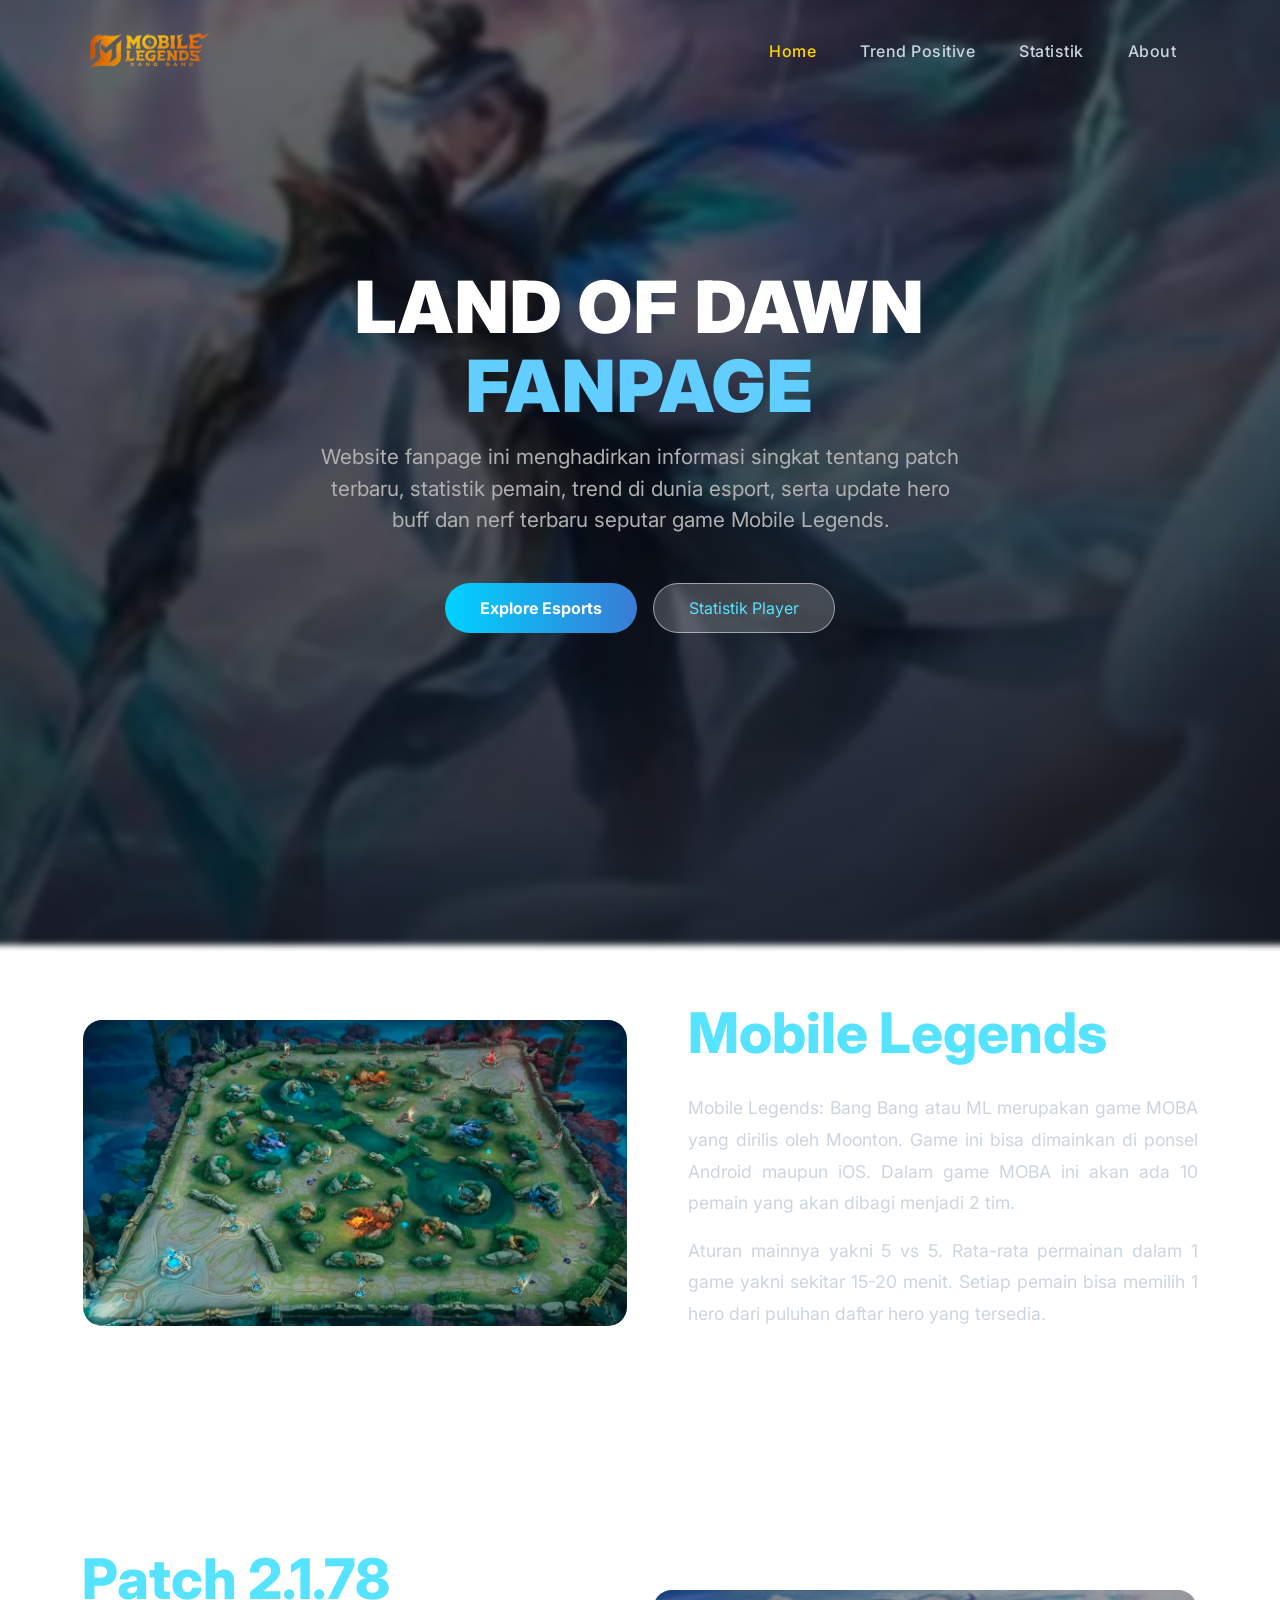
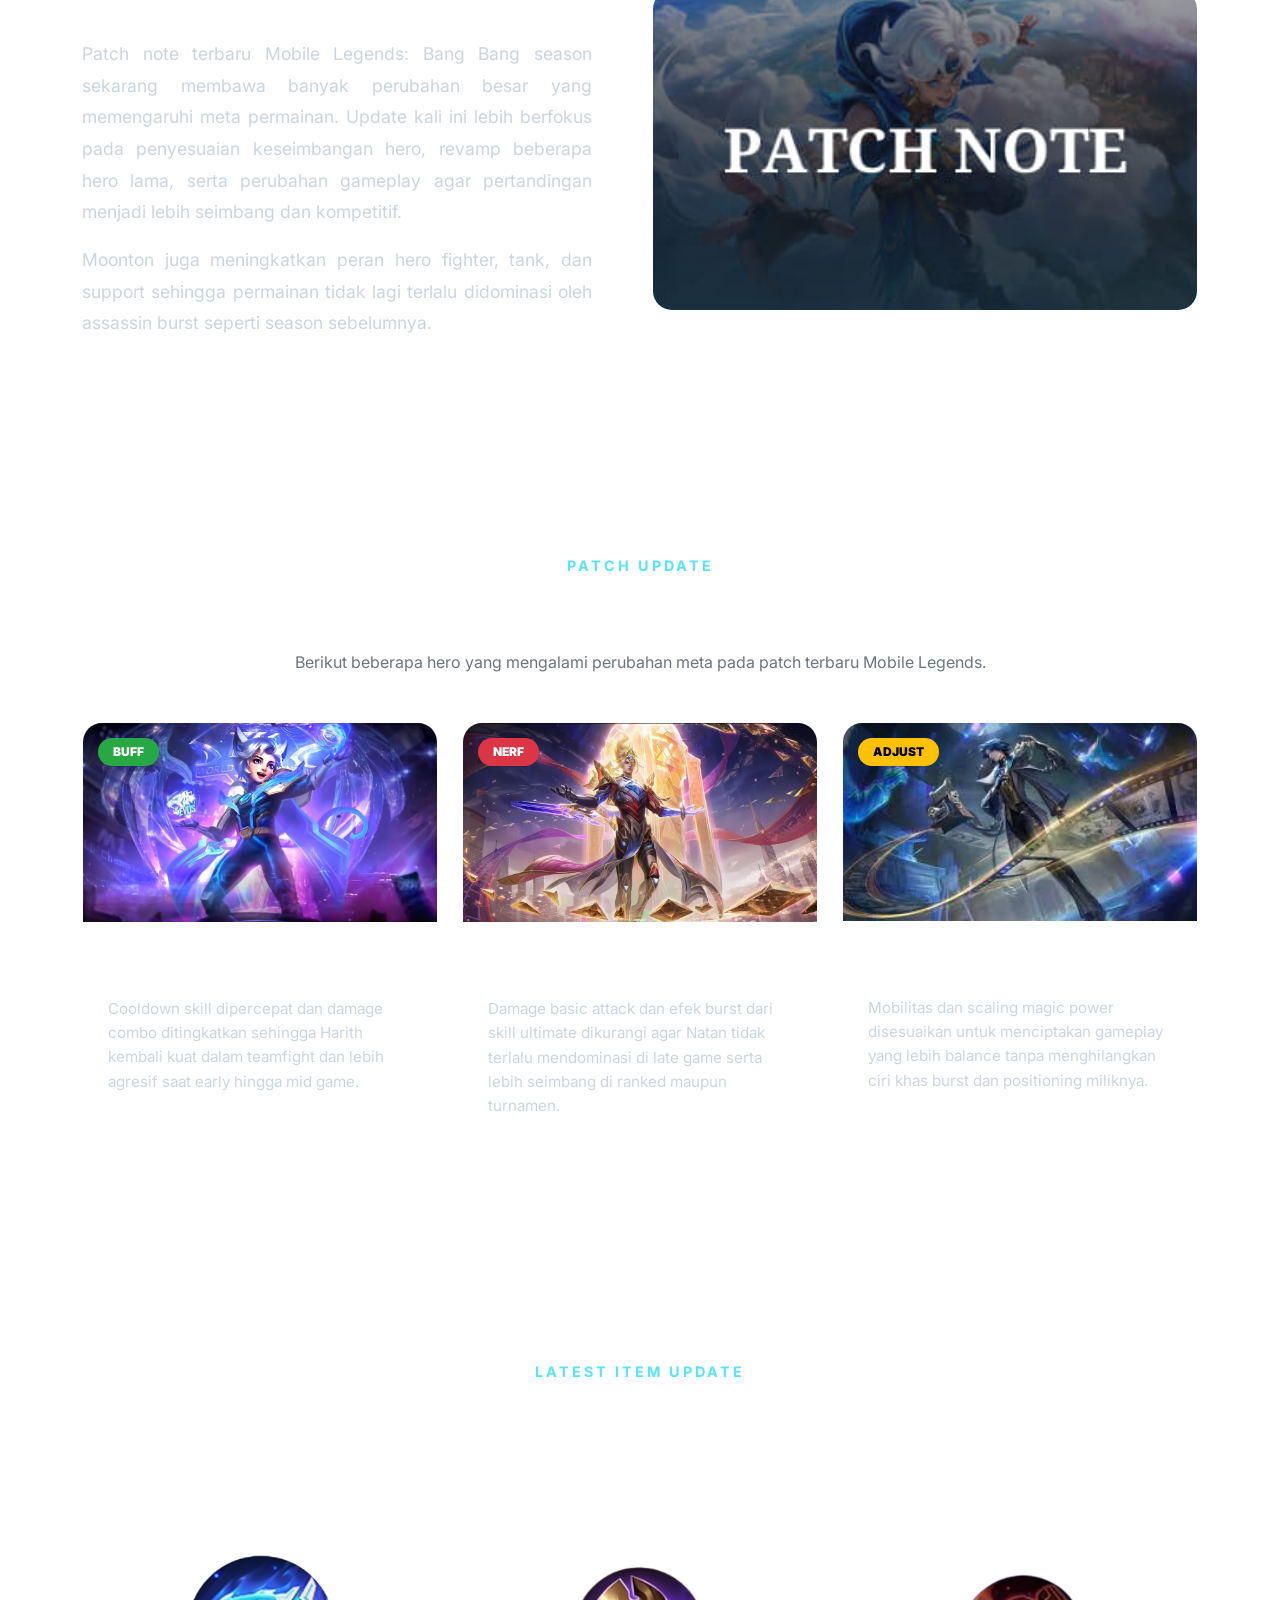
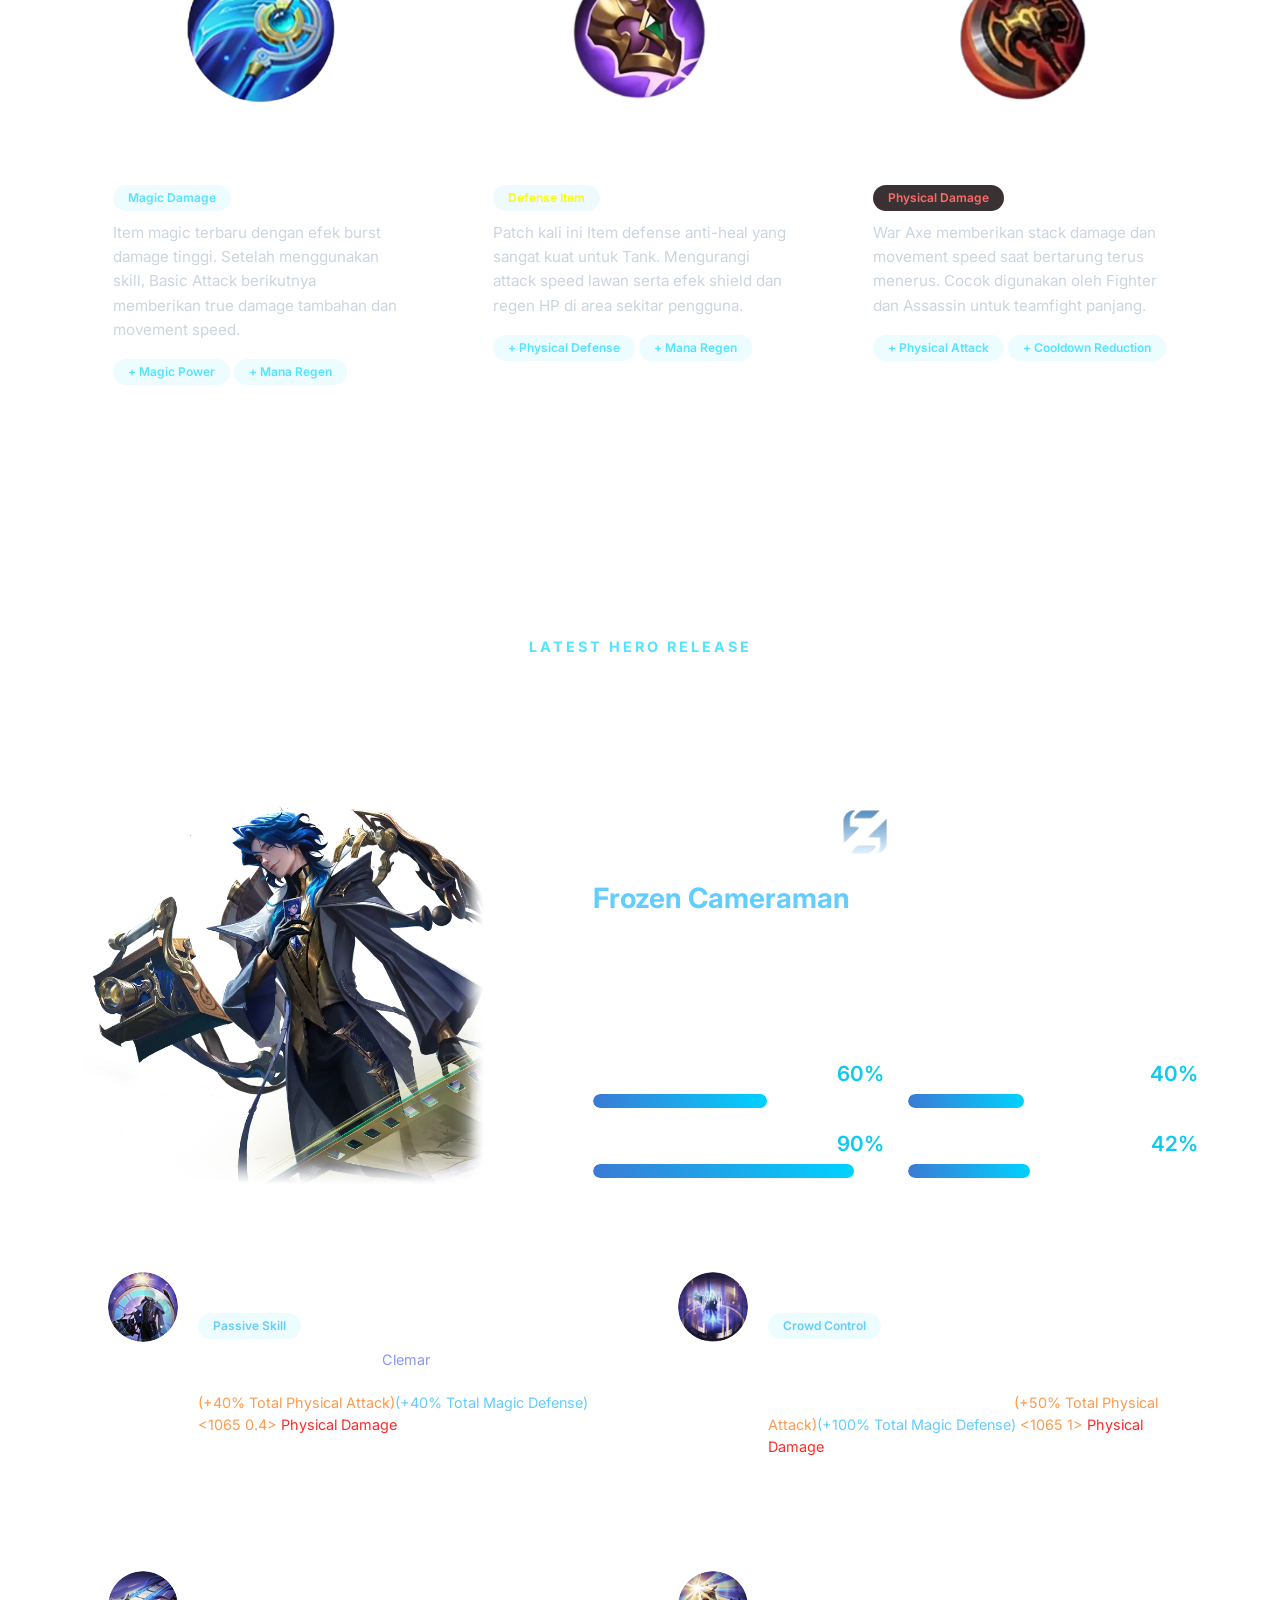
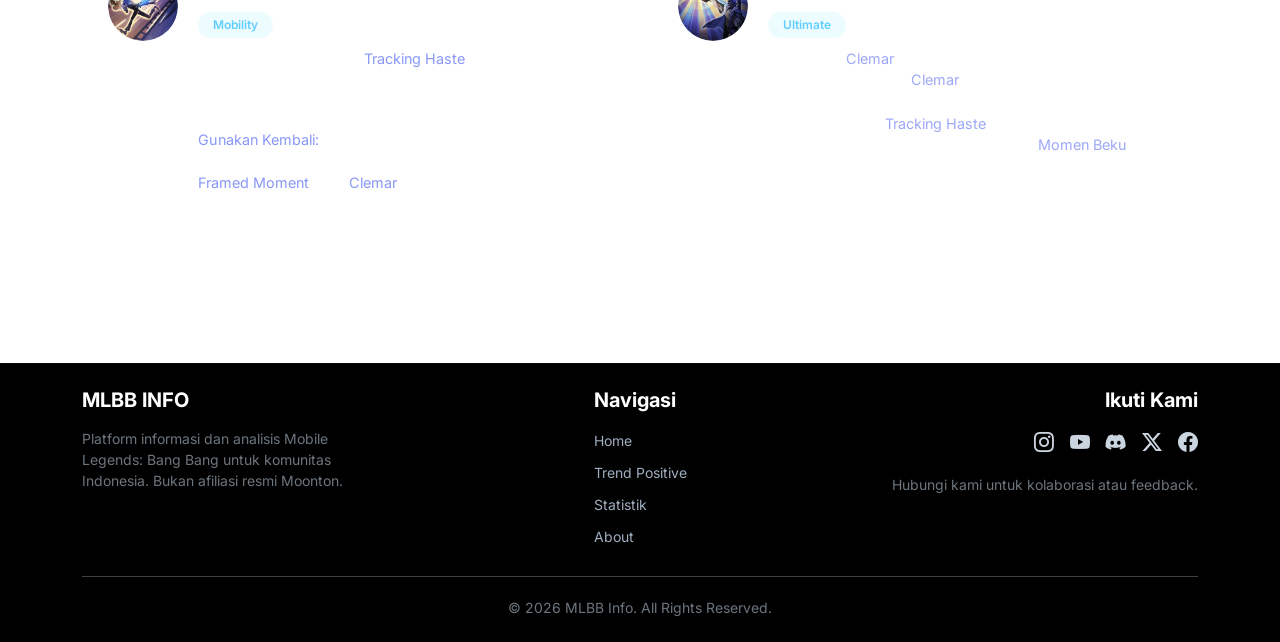
==== index.html @ 33e88394 "Add files via upload" ====
<!DOCTYPE html>
<html lang="id">
<head>
    <meta charset="UTF-8">
    <meta name="viewport" content="width=device-width, initial-scale=1.0">
    <title>Official FanPage</title>
    <link href="https://cdn.jsdelivr.net/npm/bootstrap@5.3.0/dist/css/bootstrap.min.css" rel="stylesheet">
    <link href="https://fonts.googleapis.com/css2?family=Inter:wght@400;700;900&display=swap" rel="stylesheet">
    <link rel="stylesheet" href="https://cdn.jsdelivr.net/npm/bootstrap-icons@1.11.0/font/bootstrap-icons.css">
    <link rel="stylesheet" href="assets/css/global.css">
    <link rel="stylesheet" href="assets/css/home.css">
    
</head>
<body>


    <!-- NAVIGATION TOP -->
    <nav class="navbar navbar-expand-lg navbar-dark fixed-top custom-navbar">
    <div class="container">
      <a class="navbar-brand" href="#">
        <img src="assets/image/logo.png" alt="Logo" height="40">
      </a>
      <button class="navbar-toggler" type="button" data-bs-toggle="collapse" data-bs-target="#menu">
        <span class="navbar-toggler-icon"></span>
      </button>

      <div class="collapse navbar-collapse" id="menu">
        <ul class="navbar-nav ms-auto">
          <li class="nav-item"><a class="nav-link active" href="#">Home</a></li>
          <li class="nav-item"><a class="nav-link" href="trend.html">Trend Positive</a></li>
          <li class="nav-item"><a class="nav-link" href="statistik.html">Statistik</a></li>
          <li class="nav-item"><a class="nav-link" href="about.html">About</a></li>
        </ul>
      </div>
    </div>
  </nav>
  <!-- NAVIGATION TUTUP -->


  <!--SECTION DESC -->
    <header class="hero-section">
        <div class="container">
            <div class="row justify-content-center">
                <div class="col-lg-8">

                    <h1 class="hero-title mb-3">LAND OF DAWN <br> <span style="color: #62CDFF;">FANPAGE</span></h1>
                    <p class="mb-5 px-lg-5" style= "font-size: 1.3rem; color: #b0b0b0;">
                        Website fanpage ini menghadirkan informasi singkat tentang patch terbaru, statistik pemain, trend di dunia esport, serta update hero buff dan nerf terbaru seputar game Mobile Legends.
                    </p>
                    
                    <div class="d-flex justify-content-center gap-3">
                        <button class="btn btn-explore" onclick="exploreAction()">Explore Esports</button>
                        <button class="btn btn-stat" onclick="statAction()">Statistik Player</button>
                    </div>
                </div>
            </div>
        </div>
    </header>


    <!--SECTION ABOUT -->
    <section class="home-about">
    <div class="container">
        <div class="row align-items-center">
            
            <div class="col-lg-6 mb-4 mb-lg-0">
                <div class="about-card-img">
                    <img src="assets/image/map.webp" alt="Abadikan Momen">
                </div>
            </div>

            <div class="col-lg-6 ps-lg-5">
                <h2>Mobile Legends</h2>
                <div class="content-desc">
                    <p>
                        Mobile Legends: Bang Bang atau ML merupakan game MOBA yang dirilis oleh Moonton. 
                        Game ini bisa dimainkan di ponsel Android maupun iOS. Dalam game MOBA ini 
                        akan ada 10 pemain yang akan dibagi menjadi 2 tim.
                    </p>
                    <p>
                        Aturan mainnya yakni 5 vs 5. Rata-rata permainan dalam 1 game yakni sekitar 
                        15-20 menit. Setiap pemain bisa memilih 1 hero dari puluhan daftar hero yang tersedia.
                    </p>
                </div>
            </div>
        </div>
    </div>
</section>


<!-- SECTION PATCH -->
<section class="home-patch">
    <div class="container">
        <div class="row align-items-center">
            
            <div class="col-lg-6 pe-lg-5 mb-4 mb-lg-0">
                <h2 class="patch-title">Patch 2.1.78</h2>
                <div class="patch-content">
                    <p>
                        Patch note terbaru Mobile Legends: Bang Bang season sekarang membawa banyak 
                        perubahan besar yang memengaruhi meta permainan. Update kali ini lebih berfokus 
                        pada penyesuaian keseimbangan hero, revamp beberapa hero lama, serta perubahan 
                        gameplay agar pertandingan menjadi lebih seimbang dan kompetitif.
                    </p>
                    <p>
                        Moonton juga meningkatkan peran hero fighter, tank, dan support sehingga 
                        permainan tidak lagi terlalu didominasi oleh assassin burst seperti season sebelumnya.
                    </p>
                </div>
            </div>

            <div class="col-lg-6">
                <div class="patch-card-img">
                    <img src="assets/image/patch note.jpg" alt="Patch Note Mobile Legends">
                </div>
            </div>

        </div>
    </div>
</section>


<!-- SECTION HERO UPDATE -->
<section class="hero-update text-center">
    <div class="container">
        <div class="mb-5">
            <p class="section-tag mb-2">PATCH UPDATE</p>
            <h2 class="update-title">Hero Buff & Nerf Terbaru</h2>
            <p class="text-secondary">Berikut beberapa hero yang mengalami perubahan meta pada patch terbaru Mobile Legends.</p>
        </div>

        <div class="row g-4 text-start">
            <div class="col-md-4">
                <div class="hero-card">
                    <div class="card-img-wrapper">
                        <span class="status-badge badge-buff">BUFF</span>
                        <img src="assets/image/harith.jpg" class="w-100" alt="Harith">
                    </div>
                    <div class="card-body">
                        <h3>Harith</h3>
                        <p>
                            Cooldown skill dipercepat dan damage combo ditingkatkan sehingga Harith kembali kuat dalam teamfight dan lebih agresif saat early hingga mid game.
                        </p>
                    </div>
                </div>
            </div>

            <div class="col-md-4">
                <div class="hero-card">
                    <div class="card-img-wrapper">
                        <span class="status-badge badge-nerf">NERF</span>
                        <img src="assets/image/natanbg.webp" class="w-100" alt="Natan">
                    </div>
                    <div class="card-body">
                        <h3>Natan</h3>
                        <p>Damage basic attack dan efek burst dari skill ultimate dikurangi agar Natan tidak terlalu mendominasi di late game serta lebih seimbang di ranked maupun turnamen.</p>
                    </div>
                </div>
            </div>

            <div class="col-md-4">
                <div class="hero-card">
                    <div class="card-img-wrapper">
                        <span class="status-badge badge-adjust">ADJUST</span>
                        <img src="assets/image/buffmarcell.jpg" class="w-100" alt="Marcel">
                    </div>
                    <div class="card-body">
                        <h3>Marcel</h3>
                        <p>Mobilitas dan scaling magic power disesuaikan untuk menciptakan gameplay yang lebih balance tanpa menghilangkan ciri khas burst dan positioning miliknya.</p>
                    </div>
                </div>
            </div>
        </div>
    </div>
</section>


<!-- SECTION ITEM UPDATE -->
<section class="item-update text-center">
    <div class="container">
        <div class="mb-5">
            <p class="section-tag mb-2">LATEST ITEM UPDATE</p>
            <h2 class="update-title">Revamped Battlefield Equipment</h2>
        </div>

        <div class="row g-4">
            <div class="col-lg-4 col-md-6">
                <div class="item-card">
                    <div class="item-img-wrapper">
                        <img src="assets/image/starlium.png" alt="Starlium Scythe">
                    </div>
                    <h3>Starlium Scythe</h3>
                    <span class="item-category">Magic Damage</span>
                    <p>Item magic terbaru dengan efek burst damage tinggi. Setelah menggunakan skill, Basic Attack berikutnya memberikan true damage tambahan dan movement speed.</p>
                    <div>
                        <span class="stat-pill">+ Magic Power</span>
                        <span class="stat-pill">+ Mana Regen</span>
                    </div>
                </div>
            </div>

            <div class="col-lg-4 col-md-6">
                <div class="item-card">
                    <div class="item-img-wrapper">
                        <img src="assets/image/dominance.png" alt="Dominance Ice">
                    </div>
                    <h3>Dominance Ice</h3>
                    <span class="item-category" style="color: #f7ff0b; background: rgba(98, 205, 255, 0.1);">Defense Item</span>
                    <p> Patch kali ini Item defense anti-heal yang sangat kuat untuk Tank. Mengurangi attack speed lawan serta efek shield dan regen HP di area sekitar pengguna.</p>
                    <div>
                        <span class="stat-pill">+ Physical Defense</span>
                        <span class="stat-pill">+ Mana Regen</span>
                    </div>
                </div>
            </div>

            <div class="col-lg-4 col-md-6">
                <div class="item-card">
                    <div class="item-img-wrapper">
                        <img src="assets/image/war.png" alt="War Axe">
                    </div>
                    <h3>War Axe</h3>
                    <span class="item-category" style="color: #FF6B6B; background: rgb(58, 50, 50);">Physical Damage</span>
                    <p>War Axe memberikan stack damage dan movement speed saat bertarung terus menerus. Cocok digunakan oleh Fighter dan Assassin untuk teamfight panjang.</p>
                    <div>
                        <span class="stat-pill">+ Physical Attack</span>
                        <span class="stat-pill">+ Cooldown Reduction</span>
                    </div>
                </div>
            </div>
        </div>
    </div>
</section>


<!-- SECTION NEW HERO -->
<section class="new-hero-section">
    <div class="container">
        <div class="text-center mb-5">
            <p class="section-tag mb-1">LATEST HERO RELEASE</p>
            <h2 class="display-3 fw-bold text-uppercase" style="letter-spacing: 5px;">New Hero</h2>
        </div>

        <div class="row align-items-center mb-5">
            <div class="col-lg-5 mb-4 mb-lg-0">
                <div class="hero-showcase-img">
                    <img src="assets/image/marcel.jpg" class="marcel-img img-fluid" alt="Marcel">
                </div>
            </div>

            <div class="col-lg-7 ps-lg-5 hero-info-box">
                <h2>Marcel <img src="assets/image/role.png" width="90" alt="role"></h2>
                <h3><b><span style="color: #62CDFF;">Frozen Cameraman</span></b></h3>
                <p class="mb-4" style="font-size: 1.15rem;">
                    Marcel adalah hero Support modern dengan kemampuan crowd control tinggi dan mobilitas cepat. Bersama Clemar, Marcel mampu membekukan momen pertempuran dan mengunci lawan dengan efek kamera dimensional.
                </p>

                <div class="row">
                    <div class="col-md-6">
                        <div class="d-flex justify-content-between stat-label">
                            <span>Durability</span> <span class="text-info">60%</span>
                        </div>
                        <div class="progress"><div class="progress-bar" style="width: 60%"></div></div>
                        
                        <div class="d-flex justify-content-between stat-label">
                            <span>Ability Effects</span> <span class="text-info">90%</span>
                        </div>
                        <div class="progress"><div class="progress-bar" style="width: 90%"></div></div>
                    </div>
                    <div class="col-md-6">
                        <div class="d-flex justify-content-between stat-label">
                            <span>Offense</span> <span class="text-info">40%</span>
                        </div>
                        <div class="progress"><div class="progress-bar" style="width: 40%"></div></div>
                        
                        <div class="d-flex justify-content-between stat-label">
                            <span>Difficulty</span> <span class="text-info">42%</span>
                        </div>
                        <div class="progress"><div class="progress-bar" style="width: 42%"></div></div>
                    </div>
                </div>
            </div>
        </div>

        <div class="row g-4">
            <div class="col-md-6">
                <div class="skill-card">
                    <div class="skill-icon">
                        <img src="assets/image/passive.png" alt="Passive Skill">
                    </div>
                    <div>
                        <h5 class="mb-3 fw-bold" >Passive • Platinum Snap</h5>
                        <span class="stat-pill" style="color: #62CDFF;">Passive Skill</span>
                        <p style="font-size: 0.9rem;">Jiwa Marcel yang terbelah, <span style="color:#8897f7">Clemar</span>, masuk ke kamera untuk membekukan momen. Basic Attack Marcel memberikan 50 <span style="color: #fe9b4f">(+40% Total Physical Attack)</span><span style="color: #62CDFF">(+40% Total Magic Defense)</span> <span style="color: #fe9b4f"><1065 0.4> </span><span style="color: #ff2a2a">Physical Damage</span> (tidak bisa Critical). Dia tidak bisa mendapatkan Attack Speed tambahan. HP Tambahan dikonversi menjadi 1.5% Hybrid Defense.</p>
                    </div>
                </div>
            </div>
            <div class="col-md-6">
                <div class="skill-card">
                    <div class="skill-icon">
                        <img src="assets/image/skill 1.png" alt="Skill 1">
                    </div>
                    <div>
                        <h5 class="mb-3 fw-bold" >Skill 1 • Framed Moment</h5>
                        <span class="stat-pill" style="color: #62CDFF;">Crowd Control</span>
                        <p style="font-size: 0.9rem;">Clemar berfokus pada area di sekitar Marcel, menyebabkan 20% slow ke hero lawan. Setelah 2.5 detik, Clemar memotret gambar, memberikan 370 <span style="color: #fe9b4f">(+50% Total Physical Attack)</span><span style="color: #62CDFF">(+100% Total Magic Defense)</span> <span style="color: #fe9b4f"><1065 1> </span><span style="color: #ff2a2a">Physical Damage</span> ke lawan dan menyebabkan immobilize selama 1 detik.</p>
                    </div>
                </div>
            </div>
            <div class="col-md-6">
                <div class="skill-card">
                    <div class="skill-icon">
                        <img src="assets/image/skill 2.png" alt="Skill 2">
                    </div>
                    <div>
                        <h5 class="mb-3 fw-bold" >Skill 2 • Tracking Shoot</h5>
                        <span class="stat-pill" style="color: #62CDFF;">Mobility</span>
                        <p style="font-size: 0.9rem;">Marcel memasuki mode <span style="color:#8897f7">Tracking Haste</span> selama 3 detik, mendapatkan 15% Movement Speed (meningkat menjadi 75% saat bergerak ke arah hero lawan).</p>
                        <p style="font-size: 0.9rem;"><span style="color:#8897f7">Gunakan Kembali:</span> Marcel melompat ke arah target, meninggalkan sebuah bayangan bingkai di belakang. Jika <span style="color:#8897f7">Framed Moment</span> aktif, <span style="color:#8897f7">Clemar</span> tetap berada di lokasi awal untuk melanjutkan pemotretan.</p>
                    </div>
                </div>
            </div>
            <div class="col-md-6">
                <div class="skill-card">
                    <div class="skill-icon">
                        <img src="assets/image/ulti.png" alt="Ultimate Skill">
                    </div>
                    <div>
                        <h5 class="mb-3 fw-bold" >Ultimate •Golden Hour</h5>
                        <span class="stat-pill" style="color: #62CDFF;">Ultimate</span>
                        <p style="font-size: 0.9rem;">Marcel dan <span style="color:#9ca8f7">Clemar</span> melakukan pemotretan bersama. Setelah jeda singkat, <span style="color:#9ca8f7">Clemar</span> mengambil foto sudut lebar dari area target selama 3 detik. Selama durasi ini, Marcel memasuki mode <span style="color:#9ca8f7">Tracking Haste</span> saat berada di dalam area. Semua unit lain di area tersebut terkena <span style="color:#9ca8f7">Momen Beku</span> dan kebal terhadap semua efek kecuali dari Marcel. Semua Basic Attack jarak jauh dan proyektil juga dibekukan dan akan berlanjut setelah jeda.</p>
                    </div>
                </div>
            </div>
        </div>
    </div>
</section>


<!-- SECTION FOOTER -->
<footer class="main-footer bg-black text-white py-4 border-top border-secondary border-opacity-10">
    <div class="container">
        <div class="row">
            
            <div class="col-lg-4 col-md-6 mb-4 mb-lg-0">
                <h5 class="fw-bold mb-3">MLBB INFO</h5>
                <p class="text-secondary small lh-base" style="max-width: 300px;">
                    Platform informasi dan analisis Mobile Legends: Bang Bang untuk komunitas Indonesia. Bukan afiliasi resmi Moonton.
                </p>
            </div>

            <div class="col-lg-4 col-md-6 mb-4 mb-lg-0 text-lg-center">
                <div class="d-inline-block text-start">
                    <h5 class="fw-bold mb-3">Navigasi</h5>
                    <ul class="list-unstyled p-0 m-0">
                        <li class="mb-2"><a href="#" class="footer-link text-decoration-none small">Home</a></li>
                        <li class="mb-2"><a href="trend.html" class="footer-link text-decoration-none small">Trend Positive</a></li>
                        <li class="mb-2"><a href="statistik.html" class="footer-link text-decoration-none small">Statistik</a></li>
                        <li class="mb-2"><a href="about.html" class="footer-link text-decoration-none small">About</a></li>
                    </ul>
                </div>
            </div>

            <div class="col-lg-4 col-md-12 text-lg-end">
                <div class="d-inline-block text-start text-lg-end">
                    <h5 class="fw-bold mb-3">Ikuti Kami</h5>
                    <div class="d-flex gap-3 justify-content-lg-end">
                        <a href="#" class="social-item"><i class="bi bi-instagram fs-5"></i></a>
                        <a href="#" class="social-item"><i class="bi bi-youtube fs-5"></i></a>
                        <a href="#" class="social-item"><i class="bi bi-discord fs-5"></i></a>
                        <a href="#" class="social-item"><i class="bi bi-twitter-x fs-5"></i></a>
                        <a href="#" class="social-item"><i class="bi bi-facebook fs-5"></i></a>
                    </div>
                    <p class="mt-3 small text-secondary">Hubungi kami untuk kolaborasi atau feedback.</p>
                </div>
            </div>

        </div>

        <hr style="border-color: rgb(255, 255, 255); margin: 20px 0 20px;">

        <div class="text-center">
            <p class="small text-secondary mb-0">© 2026 MLBB Info. All Rights Reserved.</p>
        </div>
    </div>
</footer>

    <script src="https://cdn.jsdelivr.net/npm/bootstrap@5.3.0/dist/js/bootstrap.bundle.min.js"></script>
    
    <script src="assets/js/main.js"></script>
</body>
</html>
---- assets/css/global.css ----
body {
    font-family: 'Inter', sans-serif;
    color: white;
    margin: 0;
    padding: 0;
    min-height: 100vh;
    background: radial-gradient(circle at top left, 
                #173b75 0%, 
                #081120 40%, 
                #020617 100%);
    background-attachment: fixed;
}

/* =========================
   NAVBAR
========================= */
.navbar{
  background: transparent;
  padding:10px 0;
  transition:0.3s ease;
}

.navbar-brand img{
  height:72px;
  transition:0.3s ease;
}

.navbar-brand img:hover{
  transform:scale(1.06);

  filter:
  drop-shadow(0 0 10px rgba(0,229,255,0.7));
}

/* =========================
   NAVIGATION LINKS
========================= */
.nav-link{
  color:#cbd5e1 !important;

  font-weight:500;
  letter-spacing:0.5px;

  margin:0 14px;

  position:relative;
  transition:0.3s ease;
}

.nav-link:hover{
  color:#00e5ff !important;

  text-shadow:
  0 0 10px rgba(0,229,255,0.8);
}

.nav-link:hover::after,
.nav-link.active::after{
  width:100%;
}

.nav-link.active{
  color:#ffd700 !important;
}

/* GLOBAL BUTTON STYLE (Opsional jika ingin konsisten) */
.btn-rounded {
    border-radius: 50px;
    padding: 12px 35px;
    font-weight: bold;
    transition: transform 0.2s;
}

.btn-rounded:hover {
    transform: translateY(-2px);
}

/* --- FOOTER DENGAN WARNA BERBEDA --- */
/* --- CSS MINIMALIS UNTUK HOVER --- */

/* Hover Link Navigasi */
.footer-link {
    color: #a0aec0; /* Warna dasar */
    transition: 0.3s ease;
}

.footer-link:hover {
    color: #62CDFF;
    padding-left: 5px; /* Sedikit animasi geser */
}

/* Hover Ikon Sosmed */
.social-item {
    color: #cbd5e0; /* Warna dasar */
    transition: 0.3s ease;
}

.social-item:hover {
    color: #62CDFF;
    transform: translateY(-3px); /* Efek melayang */
}
---- assets/css/home.css ----
/* ===================================================
   KUNCI LAYAR (Anti Geser Kanan / Anti Overflow)
   =================================================== */
body {
    width: 100%;
    overflow-x: hidden; /* Memotong elemen apa pun yang nekat tumpah ke kanan */
    margin: 0;
    padding: 0;
}
/* ===================================================
   1. HERO SECTION & BUTTONS
   =================================================== */
.hero-section {
    position: relative;
    height: 100vh;
    display: flex;
    align-items: center;
    text-align: center;
    color: white;
}

.hero-section::before {
    content: "";
    position: absolute;
    top: 0; left: 0; width: 100%; height: 100%;
    background: linear-gradient(rgba(5, 8, 16, 0.6), rgba(5, 8, 16, 0.8)), 
                url('../image/ling.jpg');
    background-size: cover;
    background-position: center;
    filter: blur(3px); 
    transform: scale(1.1);
    z-index: -1;
}

.hero-section .container {
    position: relative;
    z-index: 1;
}

.hero-title {
    font-size: clamp(2.5rem, 8vw, 4.5rem);
    font-weight: 900;
    text-transform: uppercase;
    letter-spacing: 2px;
    line-height: 1.1;
}

.btn-explore {
    background: linear-gradient(90deg, #00d2ff 0%, #3a7bd5 100%);
    border-radius: 50px;
    padding: 12px 35px;
    font-weight: bold;
    color: white;
    border: none;
}

.btn-stat {
    background: rgba(255, 255, 255, 0.2);
    color: #55E3FF;
    border: 1px solid rgba(255,255,255,0.5);
    border-radius: 50px;
    padding: 12px 35px;
}

/* ===================================================
   2. CONTENT LAYOUT (ABOUT & PATCH)
   =================================================== */
.home-about, .home-patch, .hero-update, .item-update, .new-hero-section {
    padding: 100px 0;
}

.home-about h2, .patch-title {
    font-weight: 800;
    font-size: 3.5rem;
    margin-bottom: 25px;
    color: #55E3FF;
}

.home-about p, .home-patch p {
    color: #cbd5e0;
    line-height: 1.8;
    font-size: 1.1rem;
    text-align: justify;
}

.about-card-img, .patch-card-img {
    border-radius: 20px;
    overflow: hidden;
    border: 1px solid rgba(255, 255, 255, 0.1);
}

.about-card-img img, .patch-card-img img {
    width: 100%;
    display: block;
}

/* ===================================================
   3. CARDS (HERO & ITEM UPDATE)
   =================================================== */
.section-tag {
    color: #55E3FF;
    letter-spacing: 3px;
    font-weight: 700;
    font-size: 0.9rem;
    text-transform: uppercase;
}

.update-title {
    font-size: 3rem;
    font-weight: 800;
}

.hero-card {
    background: rgba(255, 255, 255, 0.05);
    border: 1px solid rgba(255, 255, 255, 0.1);
    border-radius: 20px;
    overflow: hidden;
    height: 100%;
}

.card-img-wrapper {
    position: relative;
}

.status-badge {
    position: absolute;
    top: 15px; left: 15px;
    padding: 5px 15px;
    border-radius: 50px;
    font-size: 0.75rem;
    font-weight: 900;
    text-transform: uppercase;
}

.badge-buff { background-color: #28a745; color: white; }
.badge-nerf { background-color: #dc3545; color: white; }
.badge-adjust { background-color: #ffc107; color: black; }

.hero-card .card-body { padding: 25px; }
.hero-card h3, .item-card h3 { font-weight: 800; font-size: 1.8rem; margin-bottom: 15px; }
.hero-card p, .item-card p { font-size: 0.95rem; color: #cbd5e0; line-height: 1.6; }

.item-card {
    background: rgba(255, 255, 255, 0.03);
    border: 1px solid rgba(255, 255, 255, 0.08);
    border-radius: 25px;
    padding: 40px 30px;
    height: 100%;
    text-align: left;
}

.item-img-wrapper img { width: 100%; height: 100%; object-fit: contain; }

.item-category, .stat-pill {
    display: inline-block;
    padding: 4px 15px;
    border-radius: 50px;
    font-size: 0.75rem;
    font-weight: 600;
    margin-bottom: 10px;
    background: rgba(85, 227, 255, 0.1);
    color: #55E3FF;
}

/* ===================================================
   4. NEW HERO RELEASE SECTION
   =================================================== */
.hero-showcase-img {
    width: 90%;
    border-radius: 30px;
    overflow: hidden;
    border: 1px solid rgba(255, 255, 255, 0.1);
}

.hero-showcase-img img { width: 100%; display: block; }
.hero-info-box h2 { font-size: 4rem; font-weight: 900; margin-bottom: 5px; }
.stat-label { font-weight: 600; font-size: 1.3rem; margin-bottom: 5px; }

.progress {
    width: 100%; height: 14px;
    background-color: rgba(255, 255, 255, 0.1);
    border-radius: 10px;
    margin-bottom: 20px;
}

.progress-bar {
    background: linear-gradient(90deg, #3a7bd5, #00d2ff);
    border-radius: 10px;
}

.skill-card {
    background: rgba(255, 255, 255, 0.03);
    border: 1px solid rgba(255, 255, 255, 0.08);
    border-radius: 20px;
    padding: 25px;
    height: 100%;
    display: flex;
    gap: 20px;
}

.skill-icon {
    width: 70px; height: 70px;
    border-radius: 50%;
    flex-shrink: 0;
    overflow: hidden;
}

.skill-icon img { width: 100%; height: 100%; object-fit: cover; }
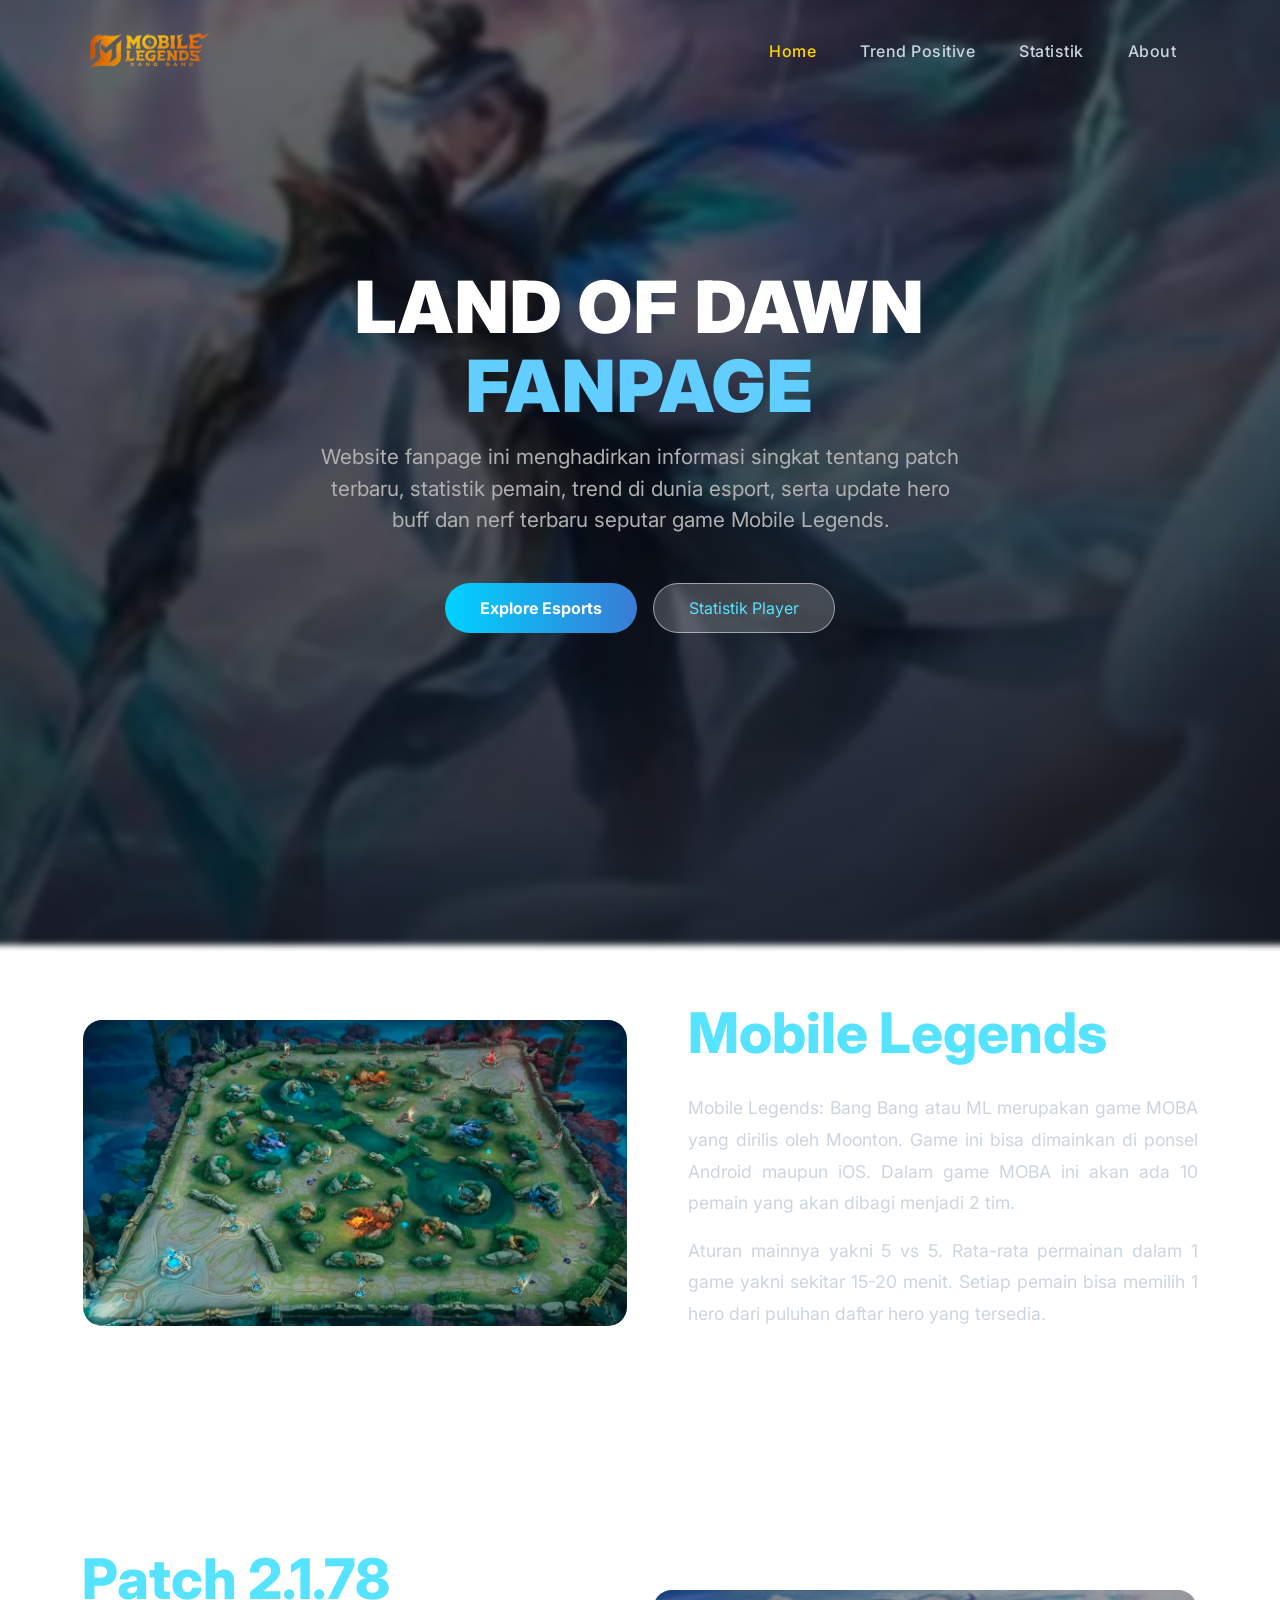
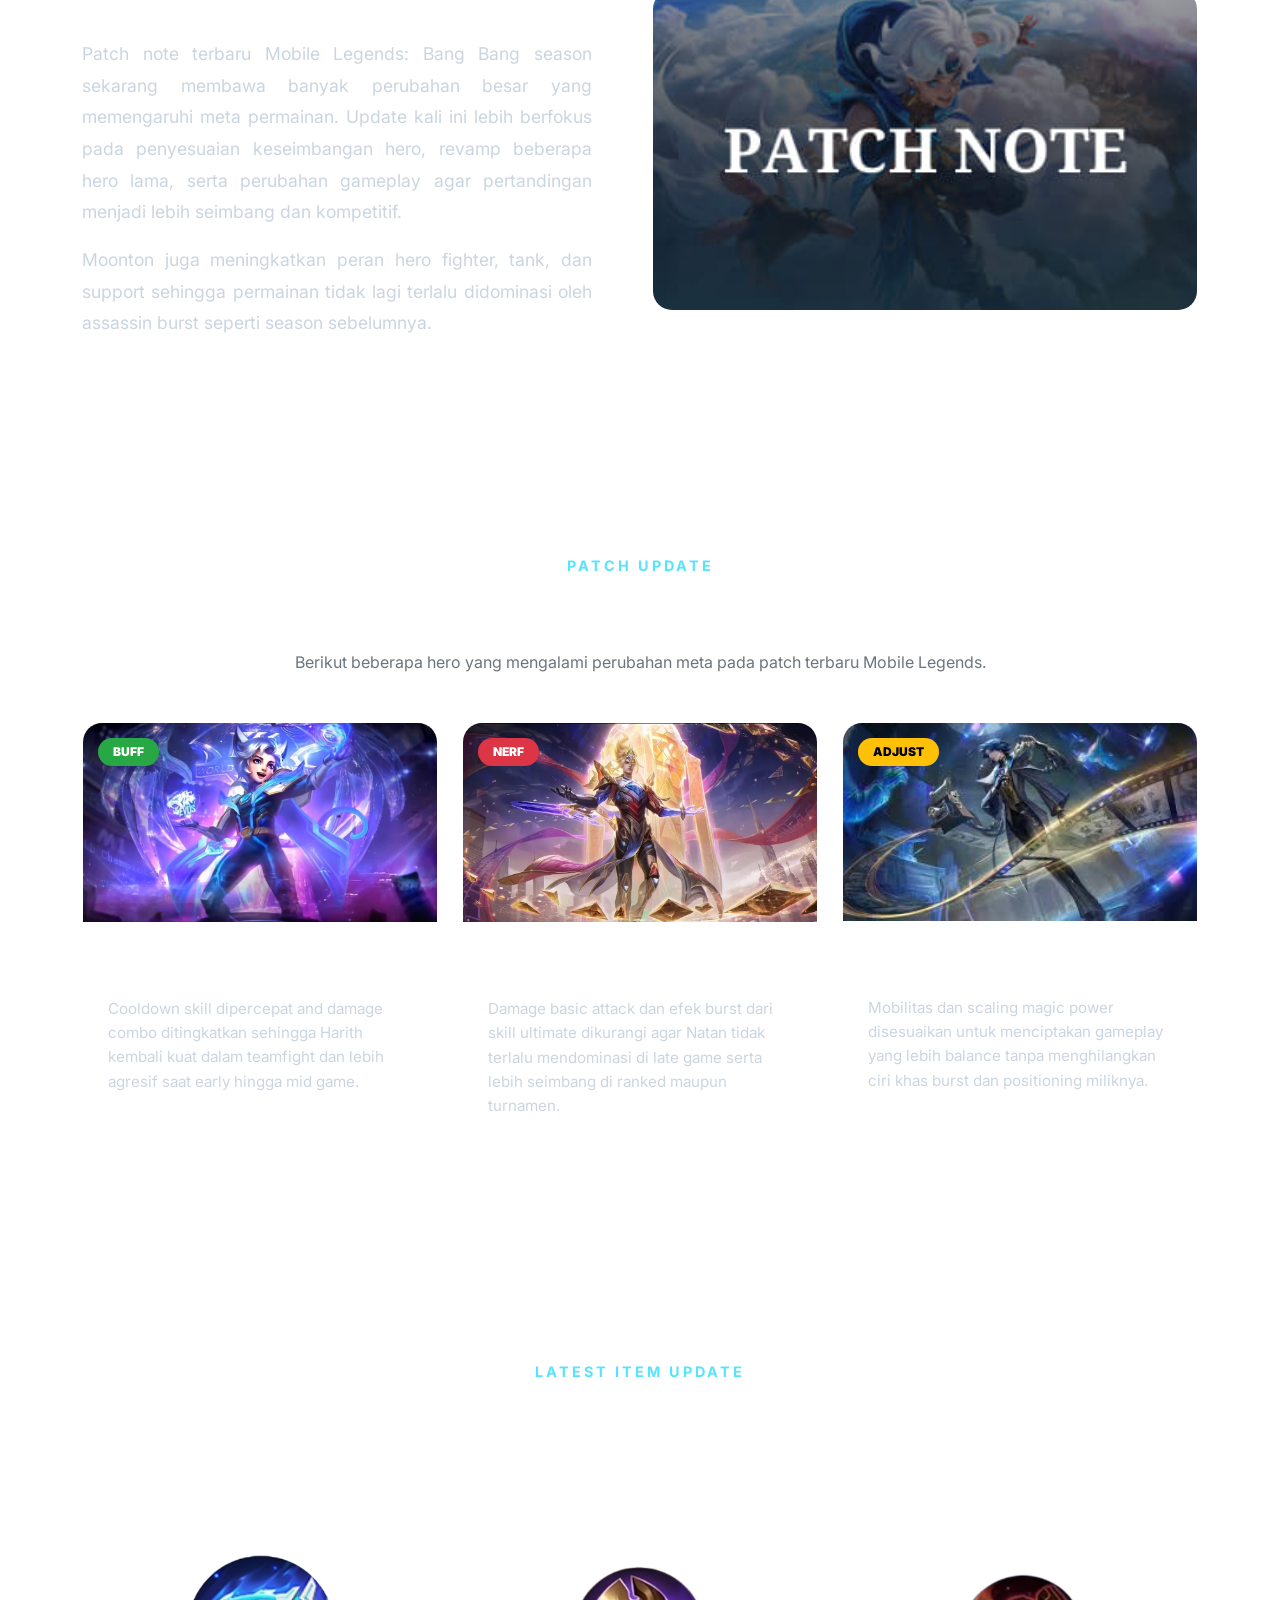
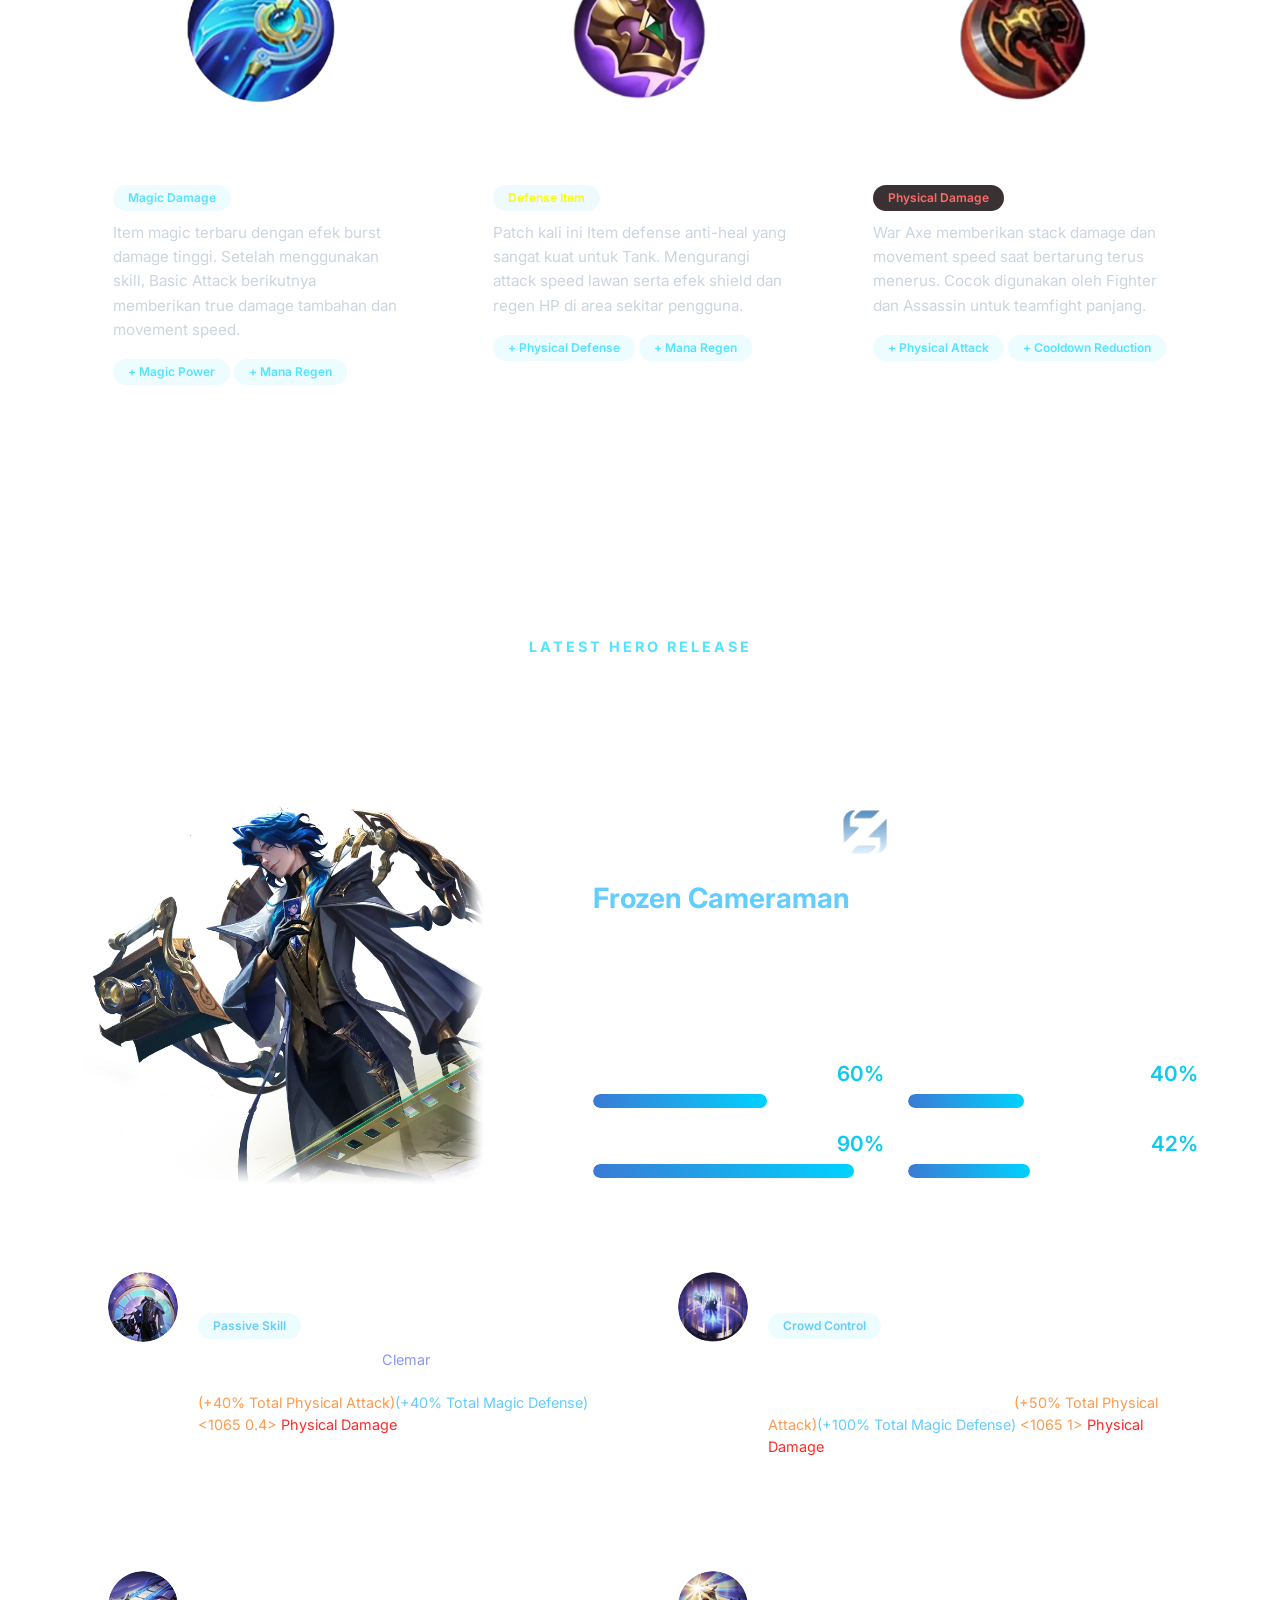
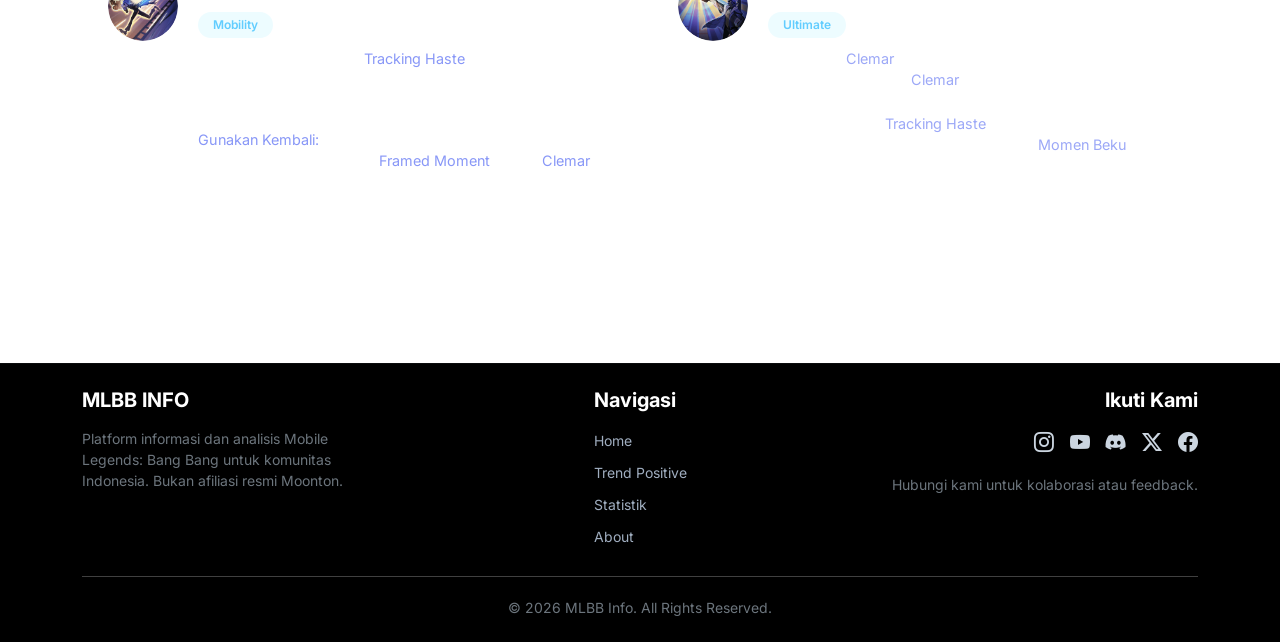
==== commit dcd9ee7f: "Add files via upload" ====
--- a/index.html
+++ b/index.html
@@ -9,12 +9,10 @@
     <link rel="stylesheet" href="https://cdn.jsdelivr.net/npm/bootstrap-icons@1.11.0/font/bootstrap-icons.css">
     <link rel="stylesheet" href="assets/css/global.css">
     <link rel="stylesheet" href="assets/css/home.css">
-    
 </head>
 <body>
 
 
-    <!-- NAVIGATION TOP -->
     <nav class="navbar navbar-expand-lg navbar-dark fixed-top custom-navbar">
     <div class="container">
       <a class="navbar-brand" href="#">
@@ -34,11 +32,7 @@
       </div>
     </div>
   </nav>
-  <!-- NAVIGATION TUTUP -->
-
-
-  <!--SECTION DESC -->
-    <header class="hero-section">
+  <header class="hero-section">
         <div class="container">
             <div class="row justify-content-center">
                 <div class="col-lg-8">
@@ -58,8 +52,7 @@
     </header>
 
 
-    <!--SECTION ABOUT -->
-    <section class="home-about">
+    <section class="container-fluid home-about">
     <div class="container">
         <div class="row align-items-center">
             
@@ -88,8 +81,7 @@
 </section>
 
 
-<!-- SECTION PATCH -->
-<section class="home-patch">
+<section class="container-fluid home-patch">
     <div class="container">
         <div class="row align-items-center">
             
@@ -120,8 +112,7 @@
 </section>
 
 
-<!-- SECTION HERO UPDATE -->
-<section class="hero-update text-center">
+<section class="container-fluid hero-update text-center">
     <div class="container">
         <div class="mb-5">
             <p class="section-tag mb-2">PATCH UPDATE</p>
@@ -130,7 +121,7 @@
         </div>
 
         <div class="row g-4 text-start">
-            <div class="col-md-4">
+            <div class="col-sm-6 col-md-4">
                 <div class="hero-card">
                     <div class="card-img-wrapper">
                         <span class="status-badge badge-buff">BUFF</span>
@@ -139,13 +130,13 @@
                     <div class="card-body">
                         <h3>Harith</h3>
                         <p>
-                            Cooldown skill dipercepat dan damage combo ditingkatkan sehingga Harith kembali kuat dalam teamfight dan lebih agresif saat early hingga mid game.
+                            Cooldown skill dipercepat and damage combo ditingkatkan sehingga Harith kembali kuat dalam teamfight dan lebih agresif saat early hingga mid game.
                         </p>
                     </div>
                 </div>
             </div>
 
-            <div class="col-md-4">
+            <div class="col-sm-6 col-md-4">
                 <div class="hero-card">
                     <div class="card-img-wrapper">
                         <span class="status-badge badge-nerf">NERF</span>
@@ -158,7 +149,7 @@
                 </div>
             </div>
 
-            <div class="col-md-4">
+            <div class="col-sm-6 col-md-4">
                 <div class="hero-card">
                     <div class="card-img-wrapper">
                         <span class="status-badge badge-adjust">ADJUST</span>
@@ -175,8 +166,7 @@
 </section>
 
 
-<!-- SECTION ITEM UPDATE -->
-<section class="item-update text-center">
+<section class="container-fluid item-update text-center">
     <div class="container">
         <div class="mb-5">
             <p class="section-tag mb-2">LATEST ITEM UPDATE</p>
@@ -233,8 +223,7 @@
 </section>
 
 
-<!-- SECTION NEW HERO -->
-<section class="new-hero-section">
+<section class="container-fluid new-hero-section">
     <div class="container">
         <div class="text-center mb-5">
             <p class="section-tag mb-1">LATEST HERO RELEASE</p>
@@ -291,7 +280,7 @@
                     <div>
                         <h5 class="mb-3 fw-bold" >Passive • Platinum Snap</h5>
                         <span class="stat-pill" style="color: #62CDFF;">Passive Skill</span>
-                        <p style="font-size: 0.9rem;">Jiwa Marcel yang terbelah, <span style="color:#8897f7">Clemar</span>, masuk ke kamera untuk membekukan momen. Basic Attack Marcel memberikan 50 <span style="color: #fe9b4f">(+40% Total Physical Attack)</span><span style="color: #62CDFF">(+40% Total Magic Defense)</span> <span style="color: #fe9b4f"><1065 0.4> </span><span style="color: #ff2a2a">Physical Damage</span> (tidak bisa Critical). Dia tidak bisa mendapatkan Attack Speed tambahan. HP Tambahan dikonversi menjadi 1.5% Hybrid Defense.</p>
+                        <p style="font-size: 0.9rem;">Jiwa Marcel yang terbelah, <span style="color:#8897f7">Clemar</span>, masuk ke kamera untuk membekukan momen. Basic Attack Marcel memberikan 50 <span style="color: #fe9b4f">(+40% Total Physical Attack)</span><span style="color: #62CDFF">(+40% Total Magic Defense)</span> <span style="color: #fe9b4f">&lt;1065 0.4&gt; </span><span style="color: #ff2a2a">Physical Damage</span> (tidak bisa Critical). Dia tidak bisa mendapatkan Attack Speed tambahan. HP Tambahan dikonversi menjadi 1.5% Hybrid Defense.</p>
                     </div>
                 </div>
             </div>
@@ -303,7 +292,7 @@
                     <div>
                         <h5 class="mb-3 fw-bold" >Skill 1 • Framed Moment</h5>
                         <span class="stat-pill" style="color: #62CDFF;">Crowd Control</span>
-                        <p style="font-size: 0.9rem;">Clemar berfokus pada area di sekitar Marcel, menyebabkan 20% slow ke hero lawan. Setelah 2.5 detik, Clemar memotret gambar, memberikan 370 <span style="color: #fe9b4f">(+50% Total Physical Attack)</span><span style="color: #62CDFF">(+100% Total Magic Defense)</span> <span style="color: #fe9b4f"><1065 1> </span><span style="color: #ff2a2a">Physical Damage</span> ke lawan dan menyebabkan immobilize selama 1 detik.</p>
+                        <p style="font-size: 0.9rem;">Clemar berfokus pada area di sekitar Marcel, menyebabkan 20% slow ke hero lawan. Setelah 2.5 detik, Clemar memotret gambar, memberikan 370 <span style="color: #fe9b4f">(+50% Total Physical Attack)</span><span style="color: #62CDFF">(+100% Total Magic Defense)</span> <span style="color: #fe9b4f">&lt;1065 1&gt; </span><span style="color: #ff2a2a">Physical Damage</span> ke lawan dan menyebabkan immobilize selama 1 detik.</p>
                     </div>
                 </div>
             </div>
@@ -316,7 +305,7 @@
                         <h5 class="mb-3 fw-bold" >Skill 2 • Tracking Shoot</h5>
                         <span class="stat-pill" style="color: #62CDFF;">Mobility</span>
                         <p style="font-size: 0.9rem;">Marcel memasuki mode <span style="color:#8897f7">Tracking Haste</span> selama 3 detik, mendapatkan 15% Movement Speed (meningkat menjadi 75% saat bergerak ke arah hero lawan).</p>
-                        <p style="font-size: 0.9rem;"><span style="color:#8897f7">Gunakan Kembali:</span> Marcel melompat ke arah target, meninggalkan sebuah bayangan bingkai di belakang. Jika <span style="color:#8897f7">Framed Moment</span> aktif, <span style="color:#8897f7">Clemar</span> tetap berada di lokasi awal untuk melanjutkan pemotretan.</p>
+                        <p style="font-size: 0.9rem;"><span style="color:#8897f7">Gunakan Kembali:</span> Marcel melompat ke arah target, leaving a frame shadow behind. If <span style="color:#8897f7">Framed Moment</span> active, <span style="color:#8897f7">Clemar</span> remains at the initial location to continue shooting.</p>
                     </div>
                 </div>
             </div>
@@ -337,7 +326,6 @@
 </section>
 
 
-<!-- SECTION FOOTER -->
 <footer class="main-footer bg-black text-white py-4 border-top border-secondary border-opacity-10">
     <div class="container">
         <div class="row">
@@ -386,7 +374,6 @@
 </footer>
 
     <script src="https://cdn.jsdelivr.net/npm/bootstrap@5.3.0/dist/js/bootstrap.bundle.min.js"></script>
-    
     <script src="assets/js/main.js"></script>
 </body>
 </html>
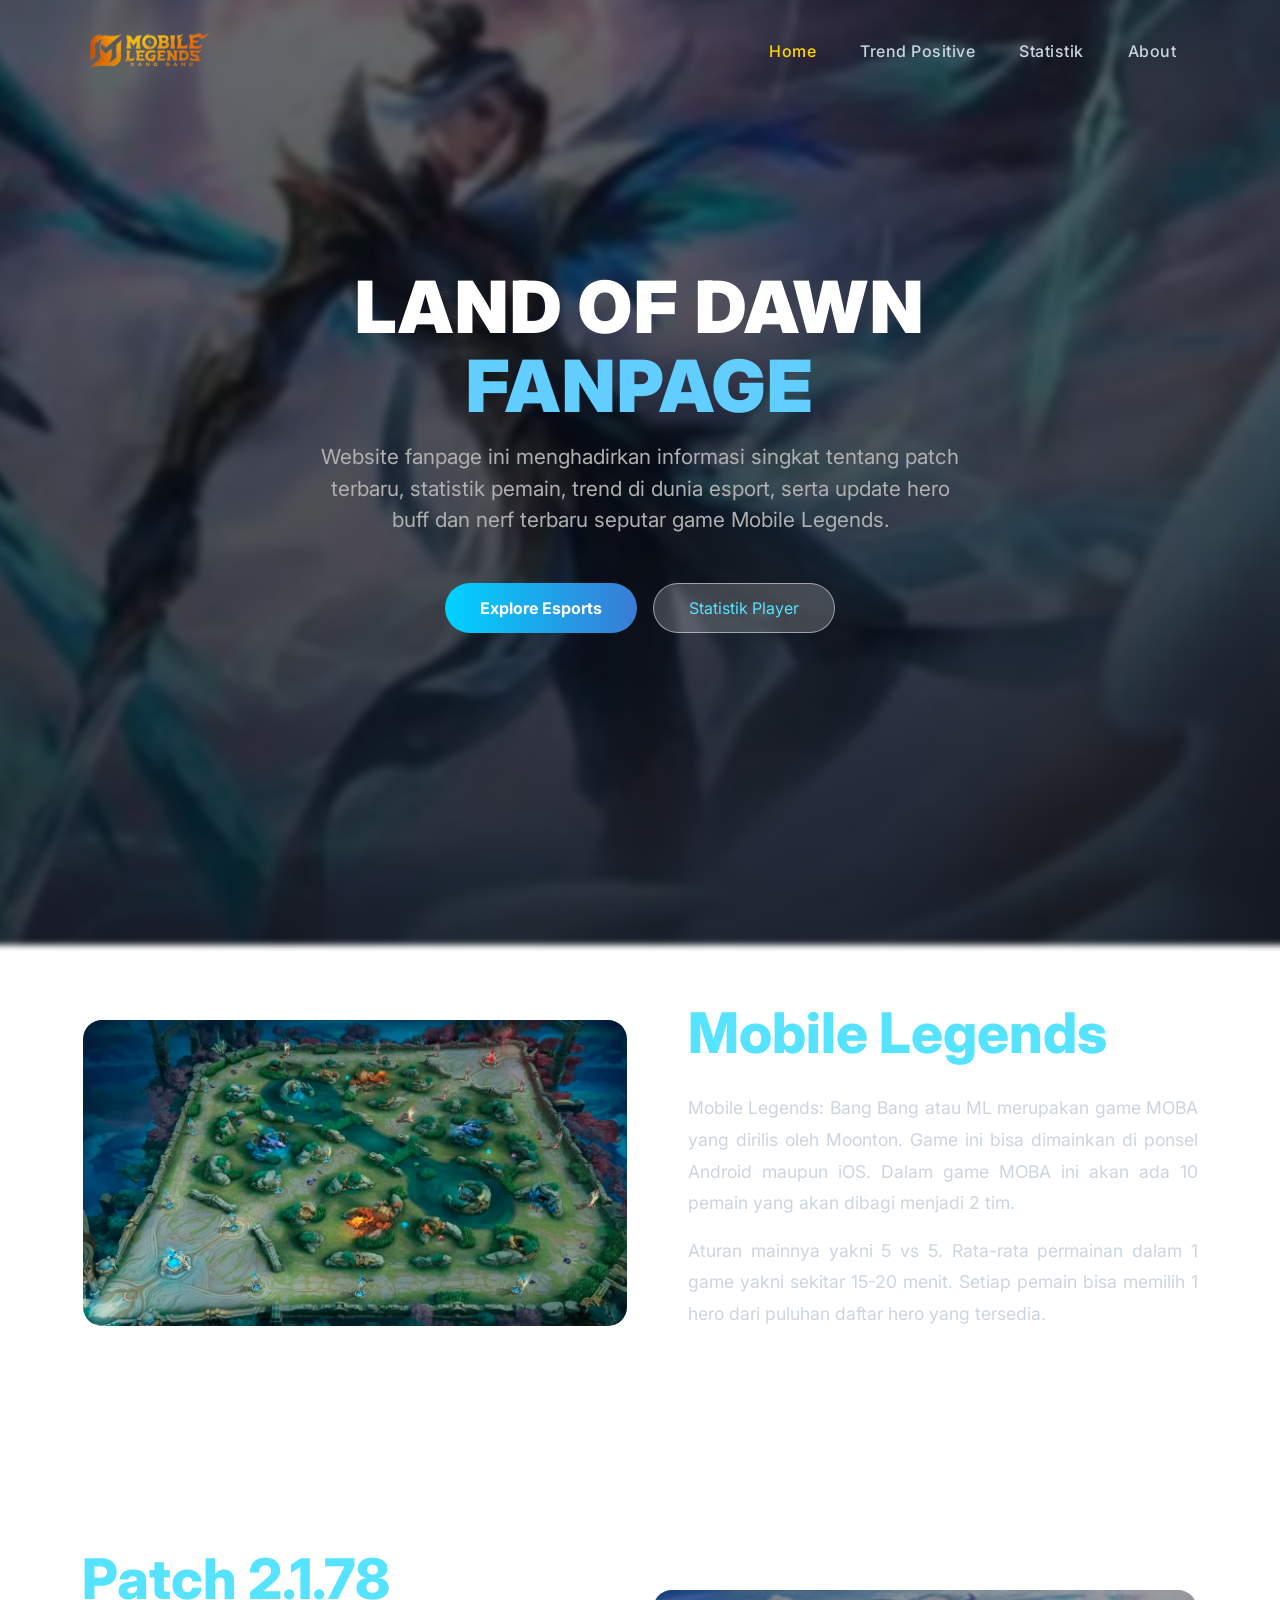
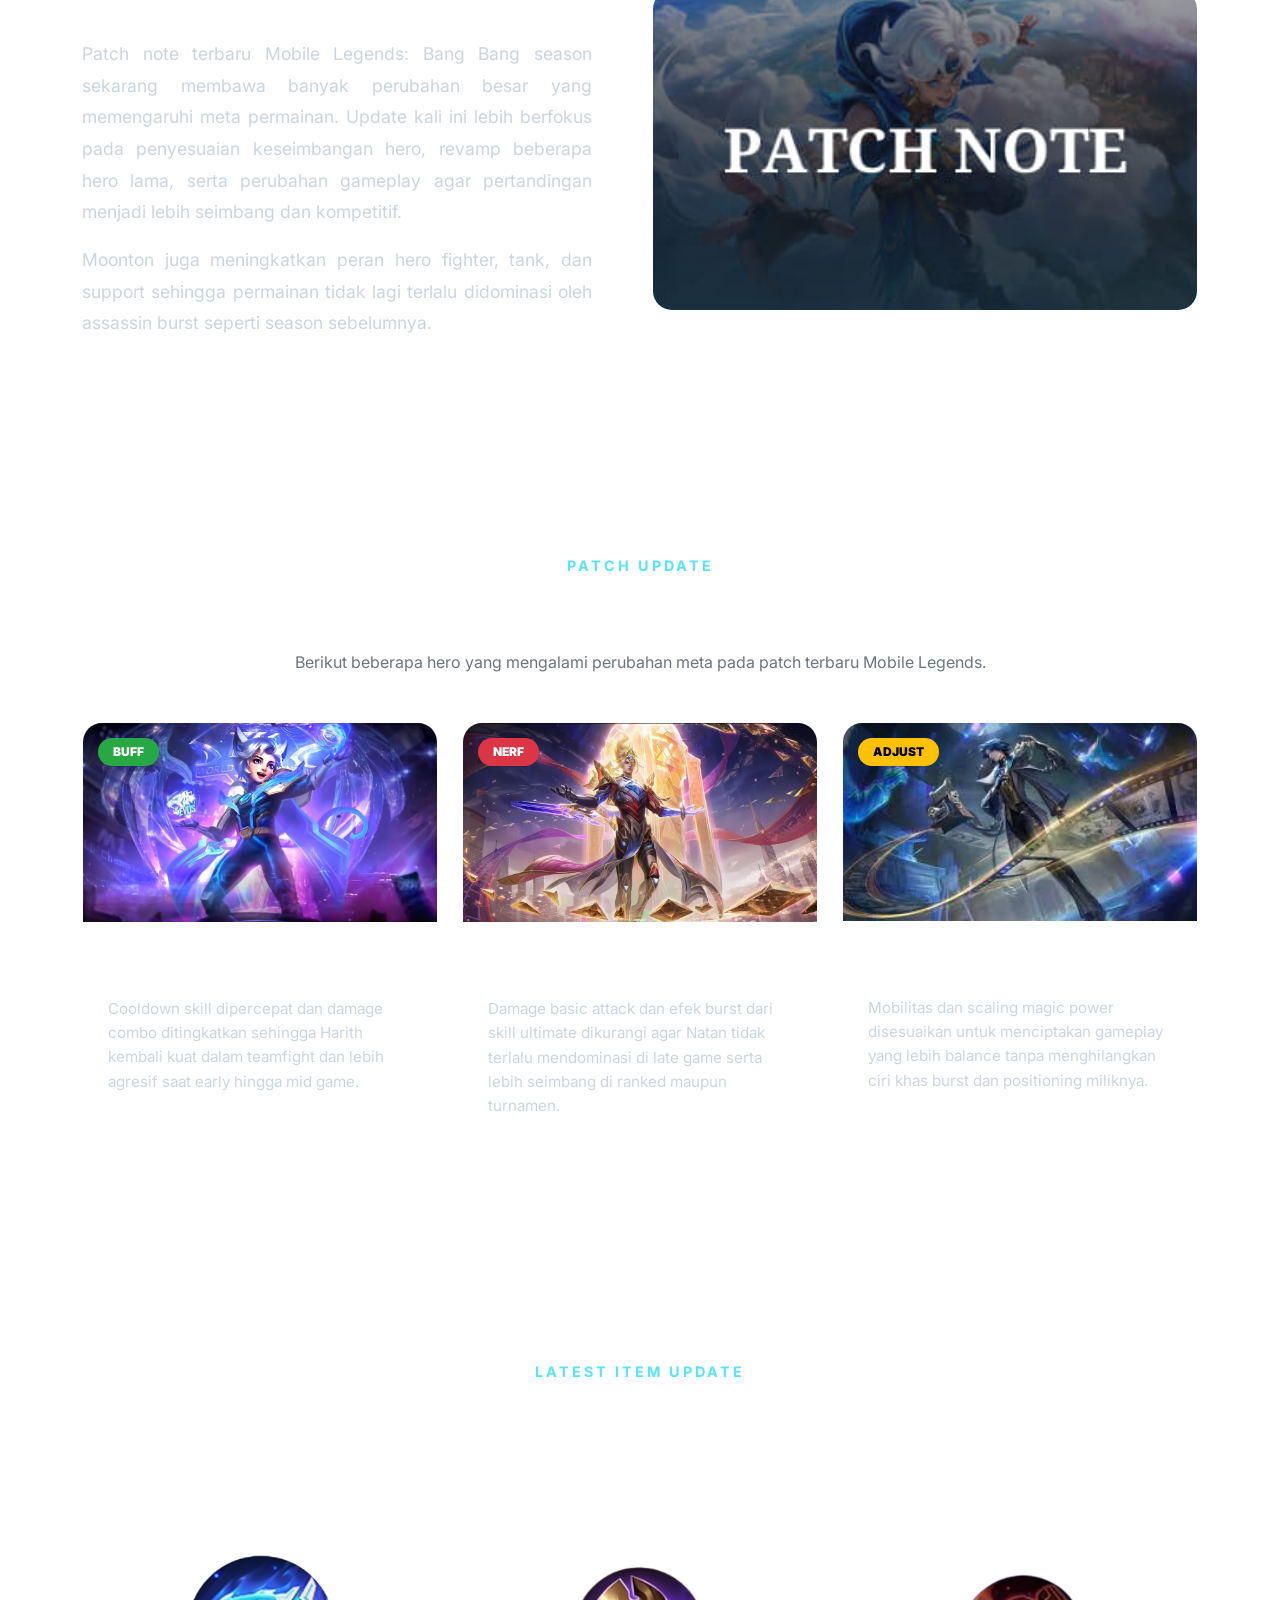
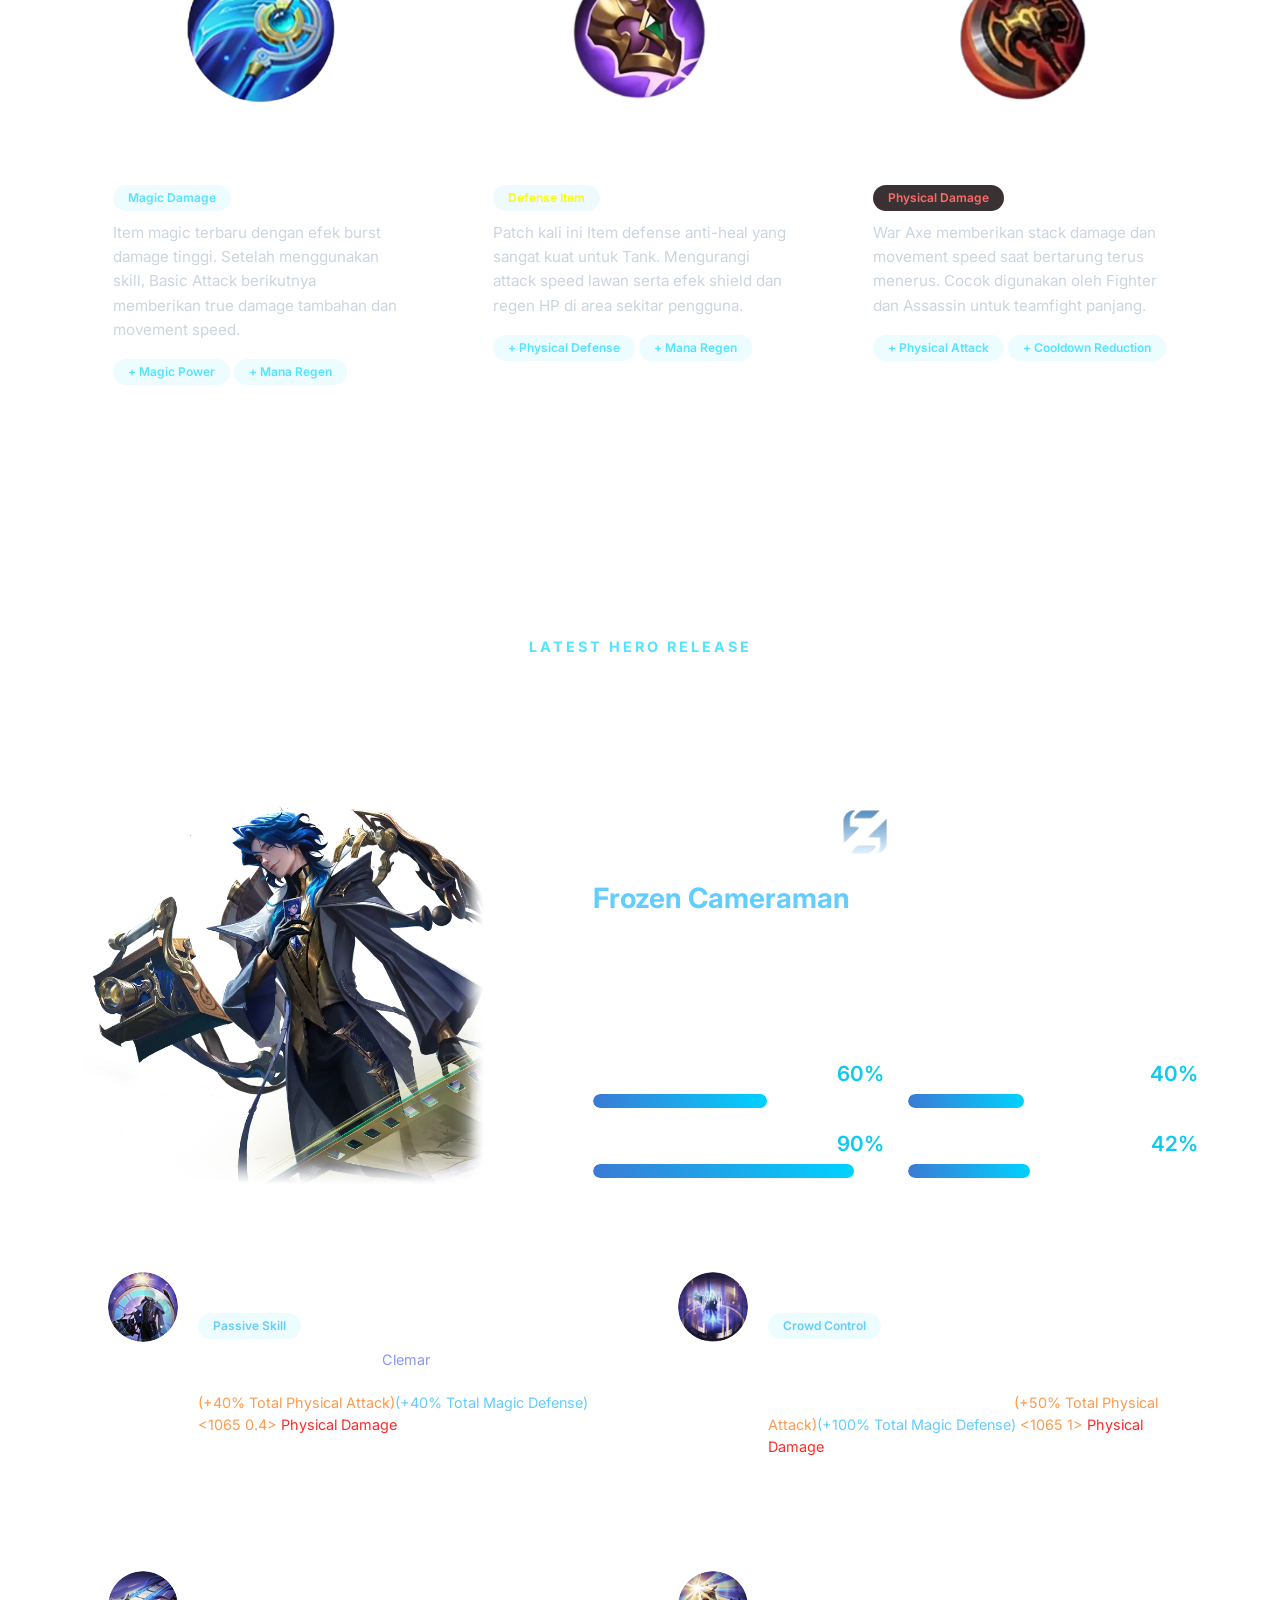
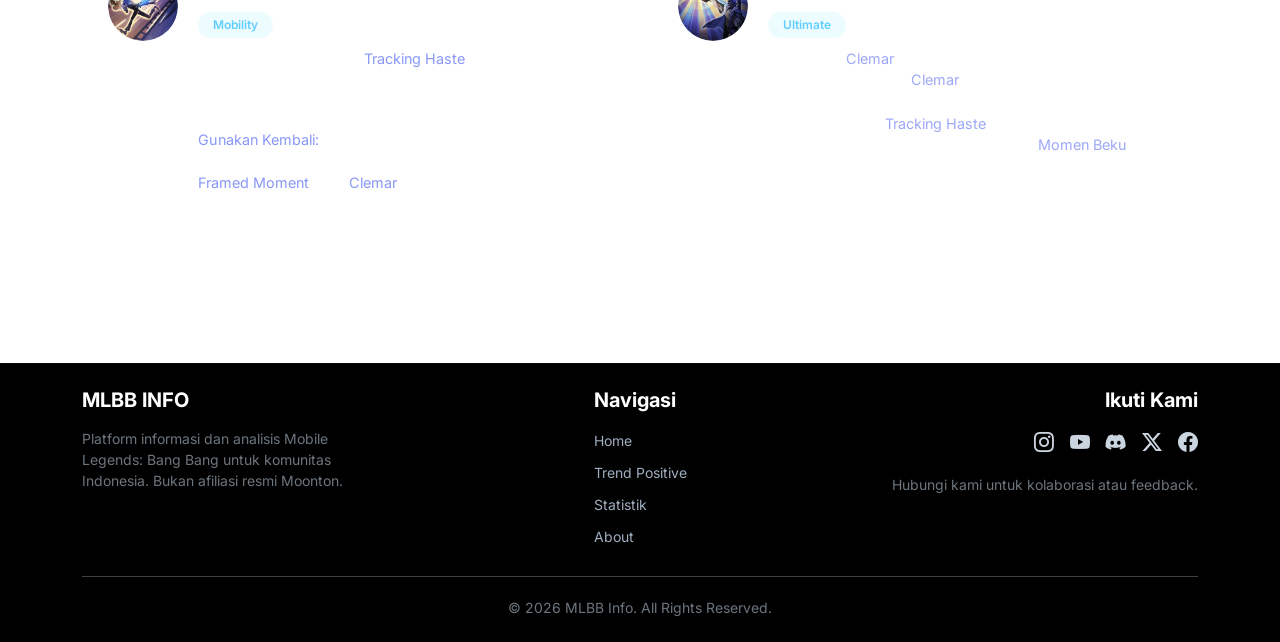
==== commit e8897230: "Add files via upload" ====
--- a/index.html
+++ b/index.html
@@ -9,10 +9,12 @@
     <link rel="stylesheet" href="https://cdn.jsdelivr.net/npm/bootstrap-icons@1.11.0/font/bootstrap-icons.css">
     <link rel="stylesheet" href="assets/css/global.css">
     <link rel="stylesheet" href="assets/css/home.css">
+    
 </head>
 <body>
 
 
+    <!-- NAVIGATION TOP -->
     <nav class="navbar navbar-expand-lg navbar-dark fixed-top custom-navbar">
     <div class="container">
       <a class="navbar-brand" href="#">
@@ -32,7 +34,11 @@
       </div>
     </div>
   </nav>
-  <header class="hero-section">
+  <!-- NAVIGATION TUTUP -->
+
+
+  <!--SECTION DESC -->
+    <header class="hero-section">
         <div class="container">
             <div class="row justify-content-center">
                 <div class="col-lg-8">
@@ -52,7 +58,8 @@
     </header>
 
 
-    <section class="container-fluid home-about">
+    <!--SECTION ABOUT -->
+    <section class="home-about">
     <div class="container">
         <div class="row align-items-center">
             
@@ -81,7 +88,8 @@
 </section>
 
 
-<section class="container-fluid home-patch">
+<!-- SECTION PATCH -->
+<section class="home-patch">
     <div class="container">
         <div class="row align-items-center">
             
@@ -112,7 +120,8 @@
 </section>
 
 
-<section class="container-fluid hero-update text-center">
+<!-- SECTION HERO UPDATE -->
+<section class="hero-update text-center">
     <div class="container">
         <div class="mb-5">
             <p class="section-tag mb-2">PATCH UPDATE</p>
@@ -121,7 +130,7 @@
         </div>
 
         <div class="row g-4 text-start">
-            <div class="col-sm-6 col-md-4">
+            <div class="col-md-4">
                 <div class="hero-card">
                     <div class="card-img-wrapper">
                         <span class="status-badge badge-buff">BUFF</span>
@@ -130,13 +139,13 @@
                     <div class="card-body">
                         <h3>Harith</h3>
                         <p>
-                            Cooldown skill dipercepat and damage combo ditingkatkan sehingga Harith kembali kuat dalam teamfight dan lebih agresif saat early hingga mid game.
+                            Cooldown skill dipercepat dan damage combo ditingkatkan sehingga Harith kembali kuat dalam teamfight dan lebih agresif saat early hingga mid game.
                         </p>
                     </div>
                 </div>
             </div>
 
-            <div class="col-sm-6 col-md-4">
+            <div class="col-md-4">
                 <div class="hero-card">
                     <div class="card-img-wrapper">
                         <span class="status-badge badge-nerf">NERF</span>
@@ -149,7 +158,7 @@
                 </div>
             </div>
 
-            <div class="col-sm-6 col-md-4">
+            <div class="col-md-4">
                 <div class="hero-card">
                     <div class="card-img-wrapper">
                         <span class="status-badge badge-adjust">ADJUST</span>
@@ -166,7 +175,8 @@
 </section>
 
 
-<section class="container-fluid item-update text-center">
+<!-- SECTION ITEM UPDATE -->
+<section class="item-update text-center">
     <div class="container">
         <div class="mb-5">
             <p class="section-tag mb-2">LATEST ITEM UPDATE</p>
@@ -223,7 +233,8 @@
 </section>
 
 
-<section class="container-fluid new-hero-section">
+<!-- SECTION NEW HERO -->
+<section class="new-hero-section">
     <div class="container">
         <div class="text-center mb-5">
             <p class="section-tag mb-1">LATEST HERO RELEASE</p>
@@ -280,7 +291,7 @@
                     <div>
                         <h5 class="mb-3 fw-bold" >Passive • Platinum Snap</h5>
                         <span class="stat-pill" style="color: #62CDFF;">Passive Skill</span>
-                        <p style="font-size: 0.9rem;">Jiwa Marcel yang terbelah, <span style="color:#8897f7">Clemar</span>, masuk ke kamera untuk membekukan momen. Basic Attack Marcel memberikan 50 <span style="color: #fe9b4f">(+40% Total Physical Attack)</span><span style="color: #62CDFF">(+40% Total Magic Defense)</span> <span style="color: #fe9b4f">&lt;1065 0.4&gt; </span><span style="color: #ff2a2a">Physical Damage</span> (tidak bisa Critical). Dia tidak bisa mendapatkan Attack Speed tambahan. HP Tambahan dikonversi menjadi 1.5% Hybrid Defense.</p>
+                        <p style="font-size: 0.9rem;">Jiwa Marcel yang terbelah, <span style="color:#8897f7">Clemar</span>, masuk ke kamera untuk membekukan momen. Basic Attack Marcel memberikan 50 <span style="color: #fe9b4f">(+40% Total Physical Attack)</span><span style="color: #62CDFF">(+40% Total Magic Defense)</span> <span style="color: #fe9b4f"><1065 0.4> </span><span style="color: #ff2a2a">Physical Damage</span> (tidak bisa Critical). Dia tidak bisa mendapatkan Attack Speed tambahan. HP Tambahan dikonversi menjadi 1.5% Hybrid Defense.</p>
                     </div>
                 </div>
             </div>
@@ -292,7 +303,7 @@
                     <div>
                         <h5 class="mb-3 fw-bold" >Skill 1 • Framed Moment</h5>
                         <span class="stat-pill" style="color: #62CDFF;">Crowd Control</span>
-                        <p style="font-size: 0.9rem;">Clemar berfokus pada area di sekitar Marcel, menyebabkan 20% slow ke hero lawan. Setelah 2.5 detik, Clemar memotret gambar, memberikan 370 <span style="color: #fe9b4f">(+50% Total Physical Attack)</span><span style="color: #62CDFF">(+100% Total Magic Defense)</span> <span style="color: #fe9b4f">&lt;1065 1&gt; </span><span style="color: #ff2a2a">Physical Damage</span> ke lawan dan menyebabkan immobilize selama 1 detik.</p>
+                        <p style="font-size: 0.9rem;">Clemar berfokus pada area di sekitar Marcel, menyebabkan 20% slow ke hero lawan. Setelah 2.5 detik, Clemar memotret gambar, memberikan 370 <span style="color: #fe9b4f">(+50% Total Physical Attack)</span><span style="color: #62CDFF">(+100% Total Magic Defense)</span> <span style="color: #fe9b4f"><1065 1> </span><span style="color: #ff2a2a">Physical Damage</span> ke lawan dan menyebabkan immobilize selama 1 detik.</p>
                     </div>
                 </div>
             </div>
@@ -305,7 +316,7 @@
                         <h5 class="mb-3 fw-bold" >Skill 2 • Tracking Shoot</h5>
                         <span class="stat-pill" style="color: #62CDFF;">Mobility</span>
                         <p style="font-size: 0.9rem;">Marcel memasuki mode <span style="color:#8897f7">Tracking Haste</span> selama 3 detik, mendapatkan 15% Movement Speed (meningkat menjadi 75% saat bergerak ke arah hero lawan).</p>
-                        <p style="font-size: 0.9rem;"><span style="color:#8897f7">Gunakan Kembali:</span> Marcel melompat ke arah target, leaving a frame shadow behind. If <span style="color:#8897f7">Framed Moment</span> active, <span style="color:#8897f7">Clemar</span> remains at the initial location to continue shooting.</p>
+                        <p style="font-size: 0.9rem;"><span style="color:#8897f7">Gunakan Kembali:</span> Marcel melompat ke arah target, meninggalkan sebuah bayangan bingkai di belakang. Jika <span style="color:#8897f7">Framed Moment</span> aktif, <span style="color:#8897f7">Clemar</span> tetap berada di lokasi awal untuk melanjutkan pemotretan.</p>
                     </div>
                 </div>
             </div>
@@ -326,6 +337,7 @@
 </section>
 
 
+<!-- SECTION FOOTER -->
 <footer class="main-footer bg-black text-white py-4 border-top border-secondary border-opacity-10">
     <div class="container">
         <div class="row">
@@ -374,6 +386,7 @@
 </footer>
 
     <script src="https://cdn.jsdelivr.net/npm/bootstrap@5.3.0/dist/js/bootstrap.bundle.min.js"></script>
+    
     <script src="assets/js/main.js"></script>
 </body>
 </html>
--- a/assets/css/home.css
+++ b/assets/css/home.css
@@ -205,4 +205,5 @@
     overflow: hidden;
 }
 
-.skill-icon img { width: 100%; height: 100%; object-fit: cover; }+.skill-icon img { width: 100%; height: 100%; object-fit: cover; }
+
